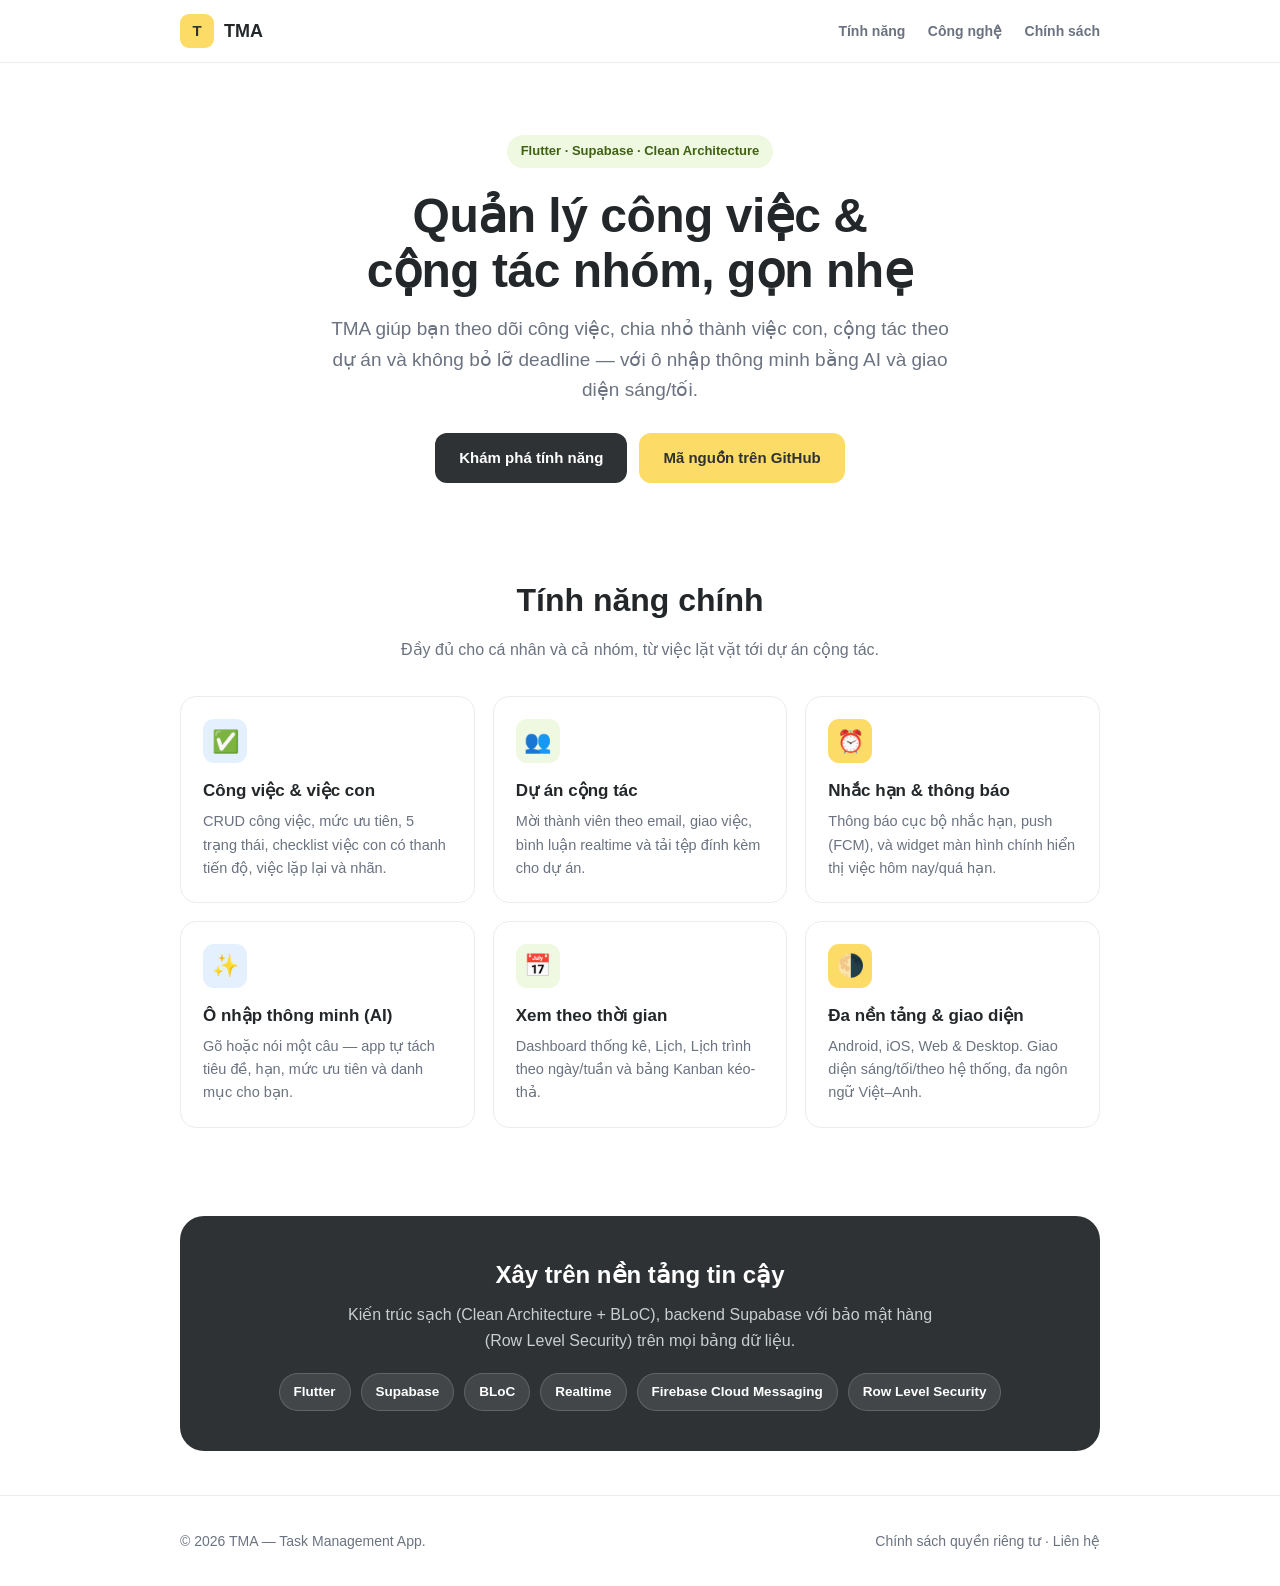
==== index.html @ 74623900 "feat: landing giới thiệu app + chính sách quyền riêng tư (GitHub Pages) Co-Authored-By: Claude Opus " ====
<!DOCTYPE html>
<html lang="vi">
<head>
  <meta charset="UTF-8" />
  <meta name="viewport" content="width=device-width, initial-scale=1.0" />
  <title>TMA — Ứng dụng quản lý công việc & cộng tác nhóm</title>
  <meta name="description" content="TMA là ứng dụng quản lý công việc và cộng tác nhóm: việc con, dự án, nhắc hạn, ô nhập thông minh (AI), đa nền tảng — xây bằng Flutter + Supabase." />
  <meta property="og:title" content="TMA — Task Management App" />
  <meta property="og:description" content="Quản lý công việc & cộng tác nhóm, nhắc hạn, AI nhập nhanh, đa nền tảng." />
  <meta property="og:type" content="website" />
  <link rel="stylesheet" href="styles.css" />
</head>
<body>
  <nav class="nav">
    <div class="wrap">
      <a class="brand" href="index.html"><span class="logo">T</span> TMA</a>
      <div class="nav-links">
        <a href="#features">Tính năng</a>
        <a href="#tech">Công nghệ</a>
        <a href="privacy.html">Chính sách</a>
      </div>
    </div>
  </nav>

  <header class="hero">
    <div class="wrap">
      <span class="badge">Flutter · Supabase · Clean Architecture</span>
      <h1>Quản lý công việc &amp;<br />cộng tác nhóm, gọn nhẹ</h1>
      <p>TMA giúp bạn theo dõi công việc, chia nhỏ thành việc con, cộng tác theo dự án
         và không bỏ lỡ deadline — với ô nhập thông minh bằng AI và giao diện sáng/tối.</p>
      <div class="cta">
        <a class="btn btn-primary" href="#features">Khám phá tính năng</a>
        <a class="btn btn-ghost" href="https://github.com/mittohoa/tudu-project" target="_blank" rel="noopener">Mã nguồn trên GitHub</a>
      </div>
    </div>
  </header>

  <section id="features">
    <div class="wrap">
      <h2 class="section-title">Tính năng chính</h2>
      <p class="section-sub">Đầy đủ cho cá nhân và cả nhóm, từ việc lặt vặt tới dự án cộng tác.</p>
      <div class="grid">
        <div class="card"><div class="ic" style="background:var(--sky)">✅</div>
          <h3>Công việc &amp; việc con</h3>
          <p>CRUD công việc, mức ưu tiên, 5 trạng thái, checklist việc con có thanh tiến độ, việc lặp lại và nhãn.</p></div>
        <div class="card"><div class="ic" style="background:var(--mint)">👥</div>
          <h3>Dự án cộng tác</h3>
          <p>Mời thành viên theo email, giao việc, bình luận realtime và tải tệp đính kèm cho dự án.</p></div>
        <div class="card"><div class="ic" style="background:var(--yellow)">⏰</div>
          <h3>Nhắc hạn &amp; thông báo</h3>
          <p>Thông báo cục bộ nhắc hạn, push (FCM), và widget màn hình chính hiển thị việc hôm nay/quá hạn.</p></div>
        <div class="card"><div class="ic" style="background:var(--sky)">✨</div>
          <h3>Ô nhập thông minh (AI)</h3>
          <p>Gõ hoặc nói một câu — app tự tách tiêu đề, hạn, mức ưu tiên và danh mục cho bạn.</p></div>
        <div class="card"><div class="ic" style="background:var(--mint)">📅</div>
          <h3>Xem theo thời gian</h3>
          <p>Dashboard thống kê, Lịch, Lịch trình theo ngày/tuần và bảng Kanban kéo-thả.</p></div>
        <div class="card"><div class="ic" style="background:var(--yellow)">🌗</div>
          <h3>Đa nền tảng &amp; giao diện</h3>
          <p>Android, iOS, Web &amp; Desktop. Giao diện sáng/tối/theo hệ thống, đa ngôn ngữ Việt–Anh.</p></div>
      </div>
    </div>
  </section>

  <section id="tech">
    <div class="wrap">
      <div class="tech">
        <h2>Xây trên nền tảng tin cậy</h2>
        <p>Kiến trúc sạch (Clean Architecture + BLoC), backend Supabase với bảo mật hàng
           (Row Level Security) trên mọi bảng dữ liệu.</p>
        <div class="chips">
          <span class="chip">Flutter</span>
          <span class="chip">Supabase</span>
          <span class="chip">BLoC</span>
          <span class="chip">Realtime</span>
          <span class="chip">Firebase Cloud Messaging</span>
          <span class="chip">Row Level Security</span>
        </div>
      </div>
    </div>
  </section>

  <footer>
    <div class="wrap">
      <span>© 2026 TMA — Task Management App.</span>
      <span>
        <a href="privacy.html">Chính sách quyền riêng tư</a> ·
        <a href="mailto:ttqlcntt.dev1@hutech.edu.vn">Liên hệ</a>
      </span>
    </div>
  </footer>
</body>
</html>
---- styles.css ----
:root {
  --yellow: #FCDB66;
  --charcoal: #2E3234;
  --sky: #E4F0FE;
  --mint: #EFF8E0;
  --text: #23272A;
  --muted: #6B7280;
  --bg: #FFFFFF;
  --border: #ECECEC;
  --radius: 16px;
}

* { box-sizing: border-box; }

html { scroll-behavior: smooth; }

body {
  margin: 0;
  font-family: -apple-system, BlinkMacSystemFont, "Segoe UI", Roboto, "Helvetica Neue", Arial, sans-serif;
  color: var(--text);
  background: var(--bg);
  line-height: 1.6;
  -webkit-font-smoothing: antialiased;
}

a { color: inherit; }

.wrap { max-width: 960px; margin: 0 auto; padding: 0 20px; }

/* Nav */
.nav {
  position: sticky; top: 0; z-index: 10;
  background: rgba(255,255,255,.9);
  backdrop-filter: blur(8px);
  border-bottom: 1px solid var(--border);
}
.nav .wrap { display: flex; align-items: center; justify-content: space-between; height: 62px; }
.brand { display: flex; align-items: center; gap: 10px; font-weight: 800; font-size: 18px; text-decoration: none; }
.brand .logo {
  width: 34px; height: 34px; border-radius: 9px;
  background: var(--yellow); color: var(--charcoal);
  display: grid; place-items: center; font-weight: 900; font-size: 15px;
}
.nav-links a { text-decoration: none; color: var(--muted); font-weight: 600; font-size: 14px; margin-left: 18px; }
.nav-links a:hover { color: var(--text); }

/* Hero */
.hero { padding: 72px 0 48px; text-align: center; }
.hero .badge {
  display: inline-block; background: var(--mint); color: #3f6212;
  font-size: 13px; font-weight: 700; padding: 6px 14px; border-radius: 999px; margin-bottom: 20px;
}
.hero h1 { font-size: clamp(30px, 6vw, 48px); line-height: 1.15; margin: 0 0 16px; letter-spacing: -.5px; }
.hero p { font-size: clamp(16px, 2.4vw, 19px); color: var(--muted); max-width: 620px; margin: 0 auto 28px; }
.cta { display: inline-flex; gap: 12px; flex-wrap: wrap; justify-content: center; }
.btn {
  display: inline-block; padding: 13px 24px; border-radius: 12px; font-weight: 700; text-decoration: none;
  font-size: 15px; transition: transform .08s ease, box-shadow .2s ease;
}
.btn:active { transform: translateY(1px); }
.btn-primary { background: var(--charcoal); color: #fff; }
.btn-ghost { background: var(--yellow); color: var(--charcoal); }

/* Sections */
section { padding: 44px 0; }
.section-title { text-align: center; font-size: clamp(24px, 4vw, 32px); margin: 0 0 10px; }
.section-sub { text-align: center; color: var(--muted); margin: 0 auto 34px; max-width: 560px; }

/* Feature grid */
.grid { display: grid; grid-template-columns: repeat(auto-fit, minmax(240px, 1fr)); gap: 18px; }
.card {
  background: #fff; border: 1px solid var(--border); border-radius: var(--radius);
  padding: 22px; transition: box-shadow .2s ease, transform .2s ease;
}
.card:hover { box-shadow: 0 10px 30px rgba(0,0,0,.06); transform: translateY(-2px); }
.card .ic { width: 44px; height: 44px; border-radius: 11px; display: grid; place-items: center; font-size: 22px; margin-bottom: 14px; }
.card h3 { margin: 0 0 6px; font-size: 17px; }
.card p { margin: 0; color: var(--muted); font-size: 14.5px; }

/* Tech strip */
.tech { background: var(--charcoal); color: #fff; border-radius: 24px; padding: 40px 24px; text-align: center; }
.tech h2 { margin: 0 0 8px; color: #fff; }
.tech p { color: #c9ced1; max-width: 620px; margin: 0 auto 20px; }
.chips { display: flex; flex-wrap: wrap; gap: 10px; justify-content: center; }
.chip { background: rgba(255,255,255,.1); border: 1px solid rgba(255,255,255,.16); padding: 7px 14px; border-radius: 999px; font-size: 13.5px; font-weight: 600; }

/* Footer */
footer { border-top: 1px solid var(--border); padding: 34px 0; color: var(--muted); font-size: 14px; }
footer .wrap { display: flex; flex-wrap: wrap; gap: 12px; align-items: center; justify-content: space-between; }
footer a { color: var(--muted); text-decoration: none; }
footer a:hover { color: var(--text); text-decoration: underline; }

/* Legal / policy pages */
.legal { padding: 40px 0 60px; }
.legal h1 { font-size: clamp(26px, 5vw, 36px); margin: 0 0 6px; }
.legal .eff { color: var(--muted); margin: 0 0 28px; font-size: 14px; }
.legal h2 { font-size: 20px; margin: 32px 0 8px; }
.legal p, .legal li { color: #333; }
.legal ul { padding-left: 20px; }
.legal .note { background: var(--sky); border-radius: 12px; padding: 14px 16px; font-size: 14.5px; }
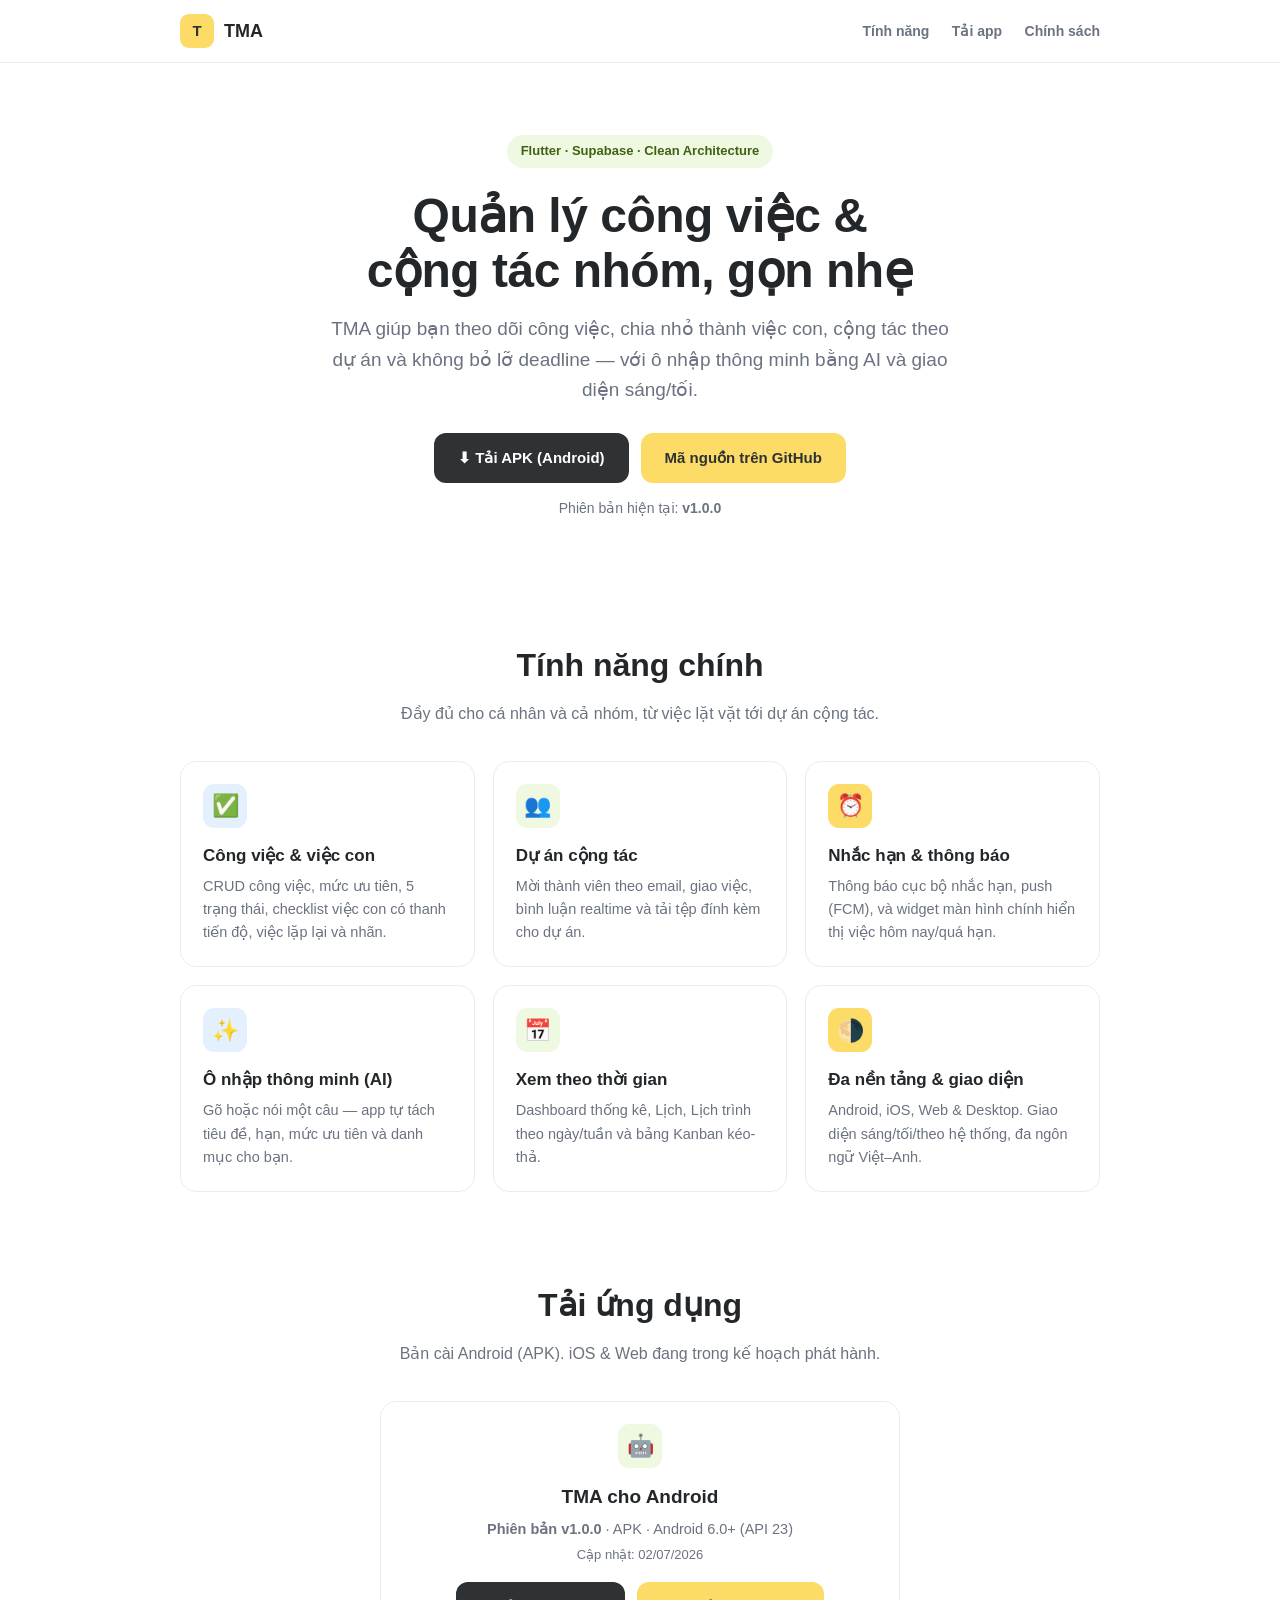
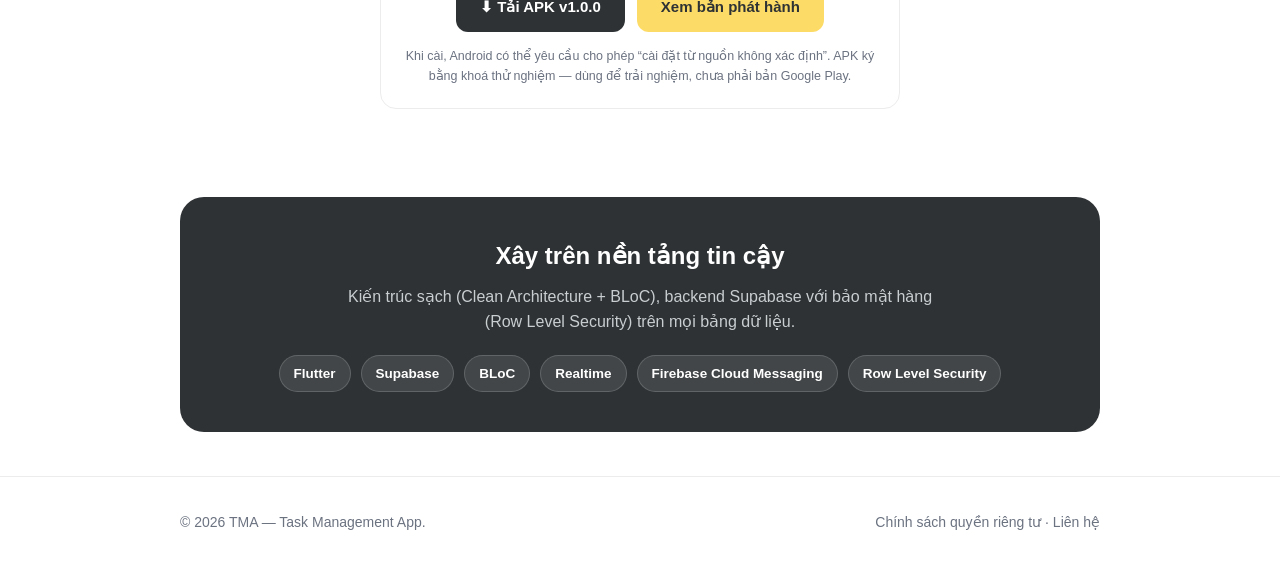
==== commit f1f888c5: "feat: mục tải APK v1.0.0 + link GitHub Release Co-Authored-By: Claude Opus 4.8 (1M context) <noreply" ====
--- a/index.html
+++ b/index.html
@@ -16,7 +16,7 @@
       <a class="brand" href="index.html"><span class="logo">T</span> TMA</a>
       <div class="nav-links">
         <a href="#features">Tính năng</a>
-        <a href="#tech">Công nghệ</a>
+        <a href="#download">Tải app</a>
         <a href="privacy.html">Chính sách</a>
       </div>
     </div>
@@ -29,9 +29,10 @@
       <p>TMA giúp bạn theo dõi công việc, chia nhỏ thành việc con, cộng tác theo dự án
          và không bỏ lỡ deadline — với ô nhập thông minh bằng AI và giao diện sáng/tối.</p>
       <div class="cta">
-        <a class="btn btn-primary" href="#features">Khám phá tính năng</a>
+        <a class="btn btn-primary" href="#download">⬇ Tải APK (Android)</a>
         <a class="btn btn-ghost" href="https://github.com/mittohoa/tudu-project" target="_blank" rel="noopener">Mã nguồn trên GitHub</a>
       </div>
+      <p style="margin-top:14px;font-size:14px;color:var(--muted)">Phiên bản hiện tại: <strong>v1.0.0</strong></p>
     </div>
   </header>
 
@@ -58,6 +59,27 @@
         <div class="card"><div class="ic" style="background:var(--yellow)">🌗</div>
           <h3>Đa nền tảng &amp; giao diện</h3>
           <p>Android, iOS, Web &amp; Desktop. Giao diện sáng/tối/theo hệ thống, đa ngôn ngữ Việt–Anh.</p></div>
+      </div>
+    </div>
+  </section>
+
+  <section id="download">
+    <div class="wrap">
+      <h2 class="section-title">Tải ứng dụng</h2>
+      <p class="section-sub">Bản cài Android (APK). iOS &amp; Web đang trong kế hoạch phát hành.</p>
+      <div class="card" style="max-width:520px;margin:0 auto;text-align:center">
+        <div class="ic" style="background:var(--mint);margin:0 auto 14px">🤖</div>
+        <h3 style="font-size:19px">TMA cho Android</h3>
+        <p style="margin:6px 0 4px"><strong>Phiên bản v1.0.0</strong> · APK · Android 6.0+ (API 23)</p>
+        <p style="font-size:13px">Cập nhật: 02/07/2026</p>
+        <div class="cta" style="margin-top:16px">
+          <a class="btn btn-primary" href="https://github.com/mittohoa/tudu-project/releases/download/v1.0.0/tudu-1.0.0.apk">⬇ Tải APK v1.0.0</a>
+          <a class="btn btn-ghost" href="https://github.com/mittohoa/tudu-project/releases/latest" target="_blank" rel="noopener">Xem bản phát hành</a>
+        </div>
+        <p style="font-size:12.5px;color:var(--muted);margin-top:14px">
+          Khi cài, Android có thể yêu cầu cho phép “cài đặt từ nguồn không xác định”.
+          APK ký bằng khoá thử nghiệm — dùng để trải nghiệm, chưa phải bản Google Play.
+        </p>
       </div>
     </div>
   </section>
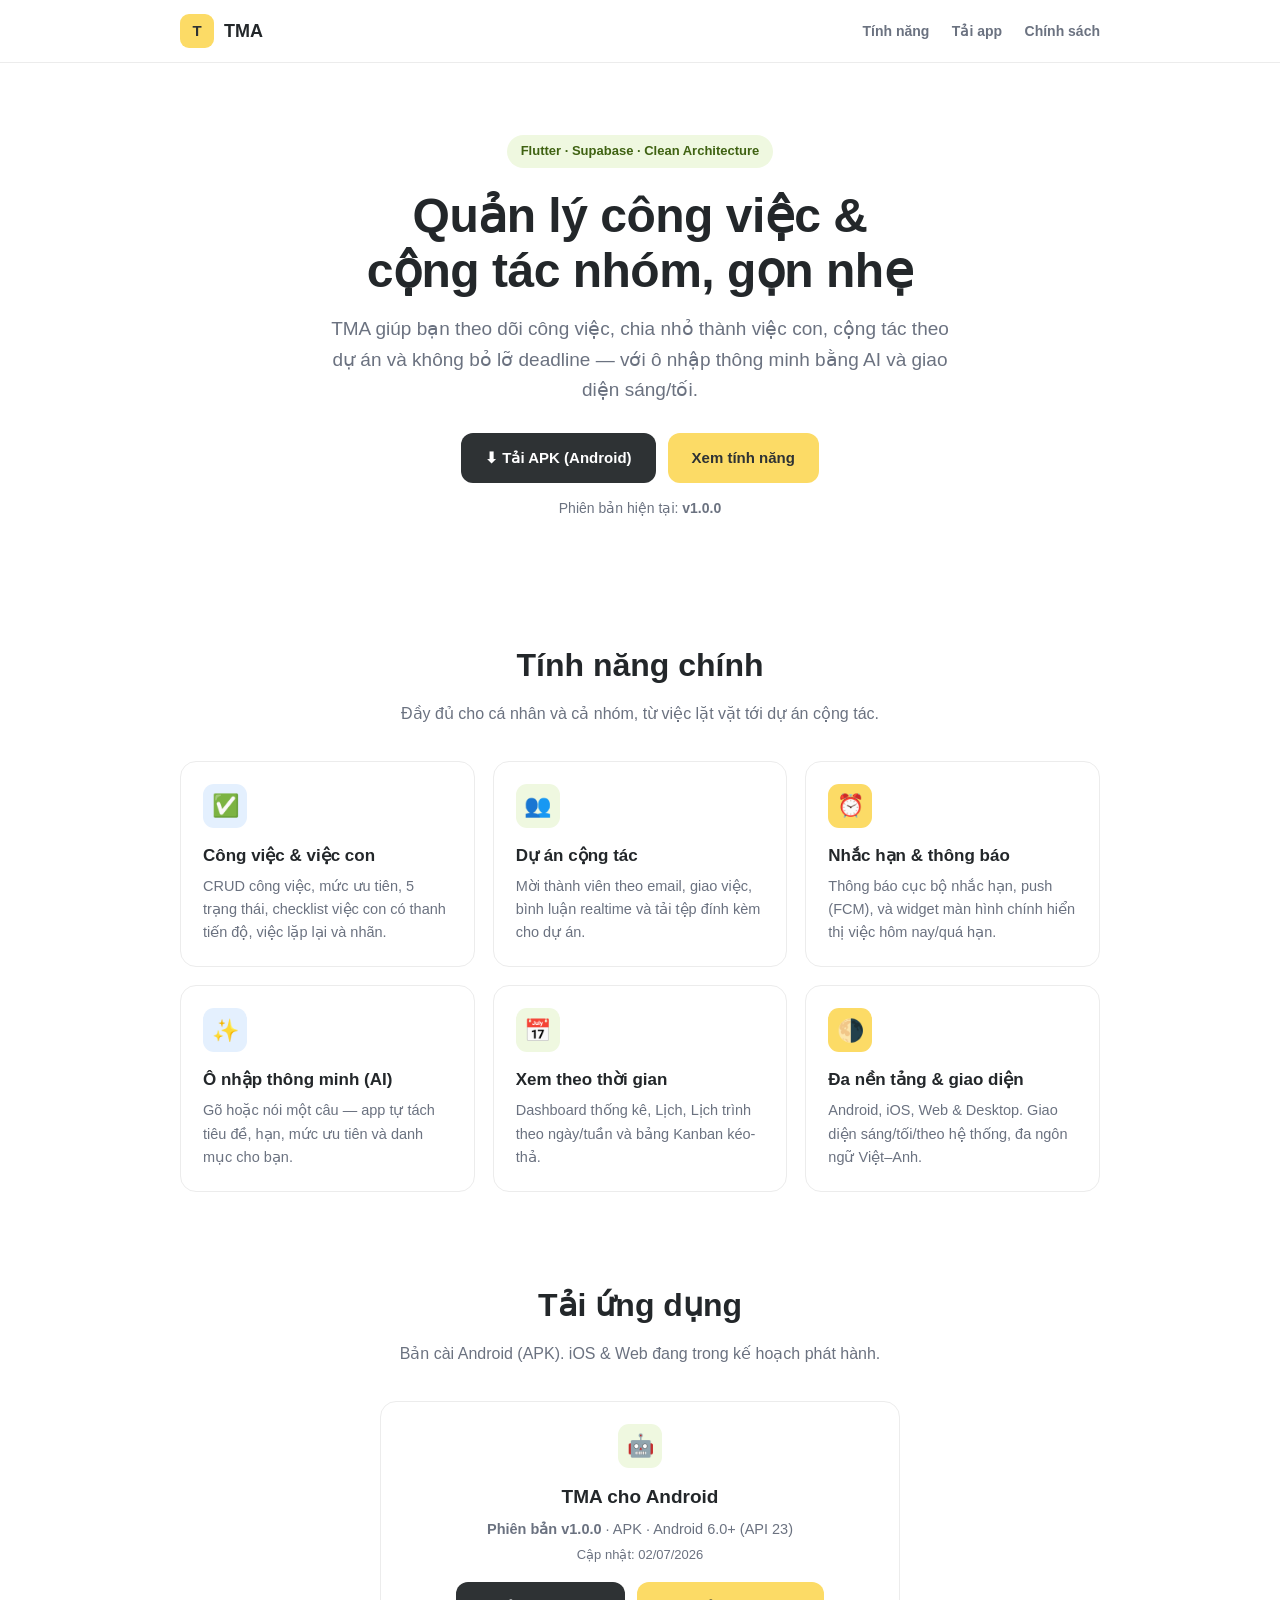
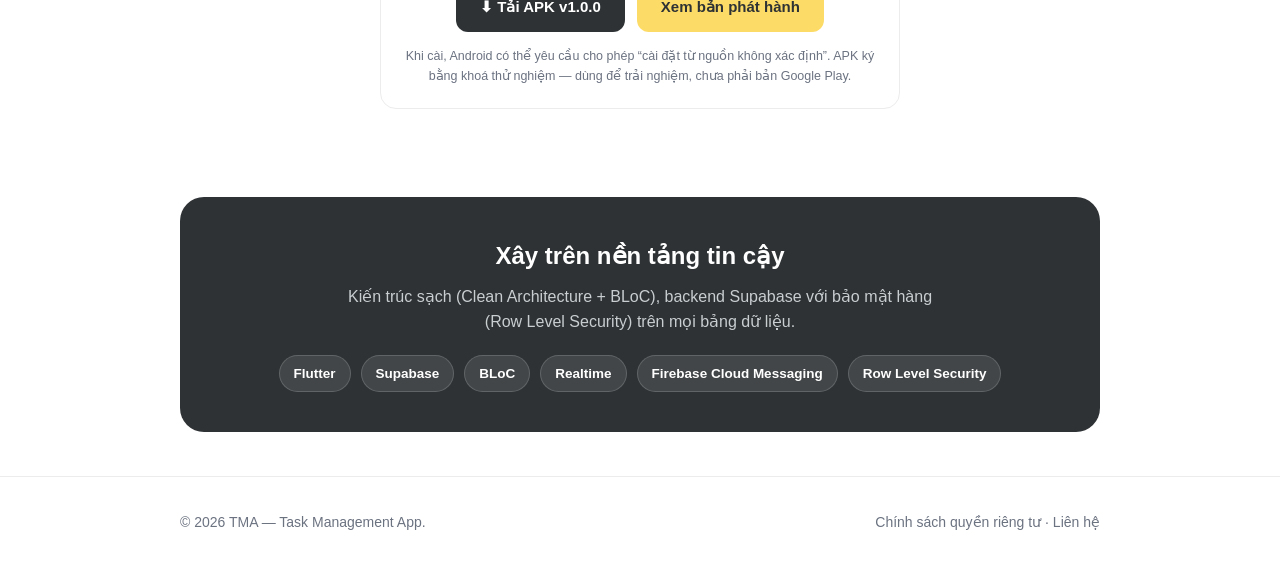
==== commit 9e55c09d: "fix: link tải APK trỏ release public tudu-app (tudu-project là private) Co-Authored-By: Claude Opus " ====
--- a/index.html
+++ b/index.html
@@ -30,7 +30,7 @@
          và không bỏ lỡ deadline — với ô nhập thông minh bằng AI và giao diện sáng/tối.</p>
       <div class="cta">
         <a class="btn btn-primary" href="#download">⬇ Tải APK (Android)</a>
-        <a class="btn btn-ghost" href="https://github.com/mittohoa/tudu-project" target="_blank" rel="noopener">Mã nguồn trên GitHub</a>
+        <a class="btn btn-ghost" href="#features">Xem tính năng</a>
       </div>
       <p style="margin-top:14px;font-size:14px;color:var(--muted)">Phiên bản hiện tại: <strong>v1.0.0</strong></p>
     </div>
@@ -73,8 +73,8 @@
         <p style="margin:6px 0 4px"><strong>Phiên bản v1.0.0</strong> · APK · Android 6.0+ (API 23)</p>
         <p style="font-size:13px">Cập nhật: 02/07/2026</p>
         <div class="cta" style="margin-top:16px">
-          <a class="btn btn-primary" href="https://github.com/mittohoa/tudu-project/releases/download/v1.0.0/tudu-1.0.0.apk">⬇ Tải APK v1.0.0</a>
-          <a class="btn btn-ghost" href="https://github.com/mittohoa/tudu-project/releases/latest" target="_blank" rel="noopener">Xem bản phát hành</a>
+          <a class="btn btn-primary" href="https://github.com/mittohoa/tudu-app/releases/download/v1.0.0/tudu-1.0.0.apk">⬇ Tải APK v1.0.0</a>
+          <a class="btn btn-ghost" href="https://github.com/mittohoa/tudu-app/releases/latest" target="_blank" rel="noopener">Xem bản phát hành</a>
         </div>
         <p style="font-size:12.5px;color:var(--muted);margin-top:14px">
           Khi cài, Android có thể yêu cầu cho phép “cài đặt từ nguồn không xác định”.
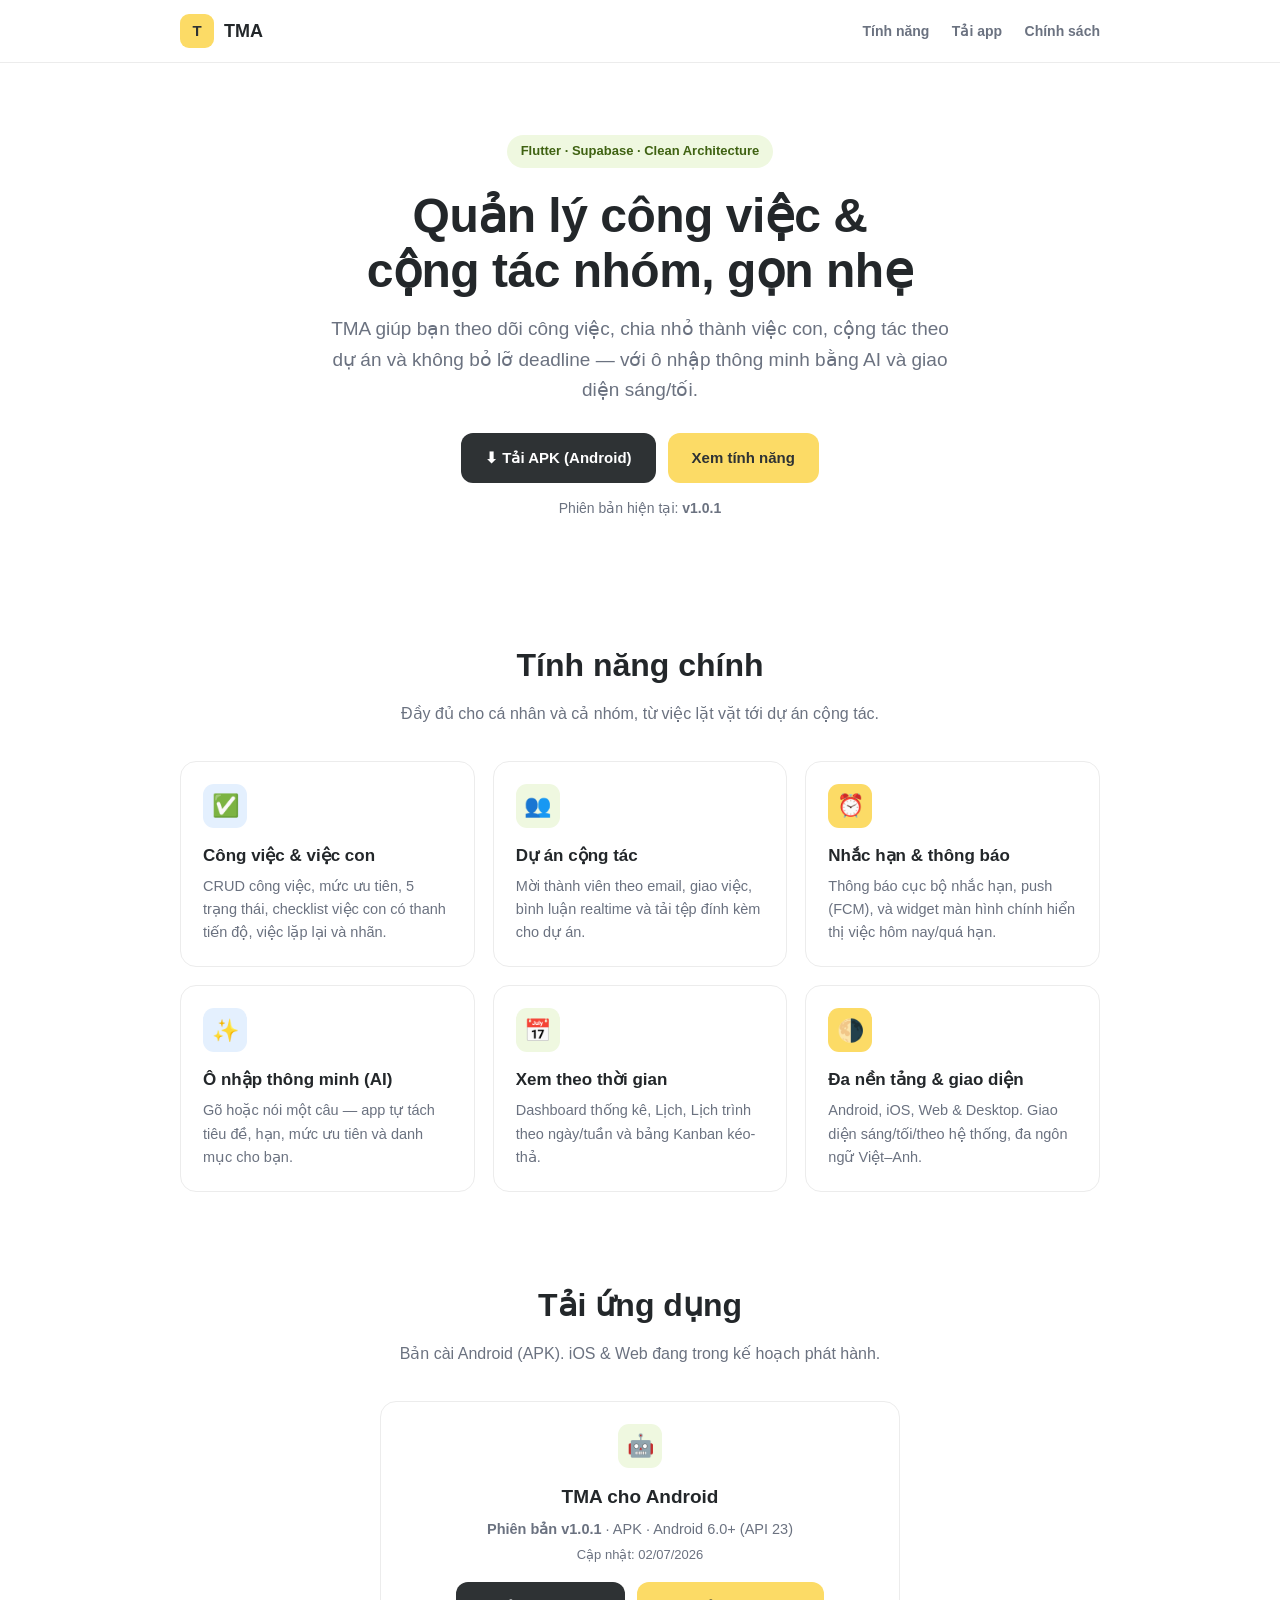
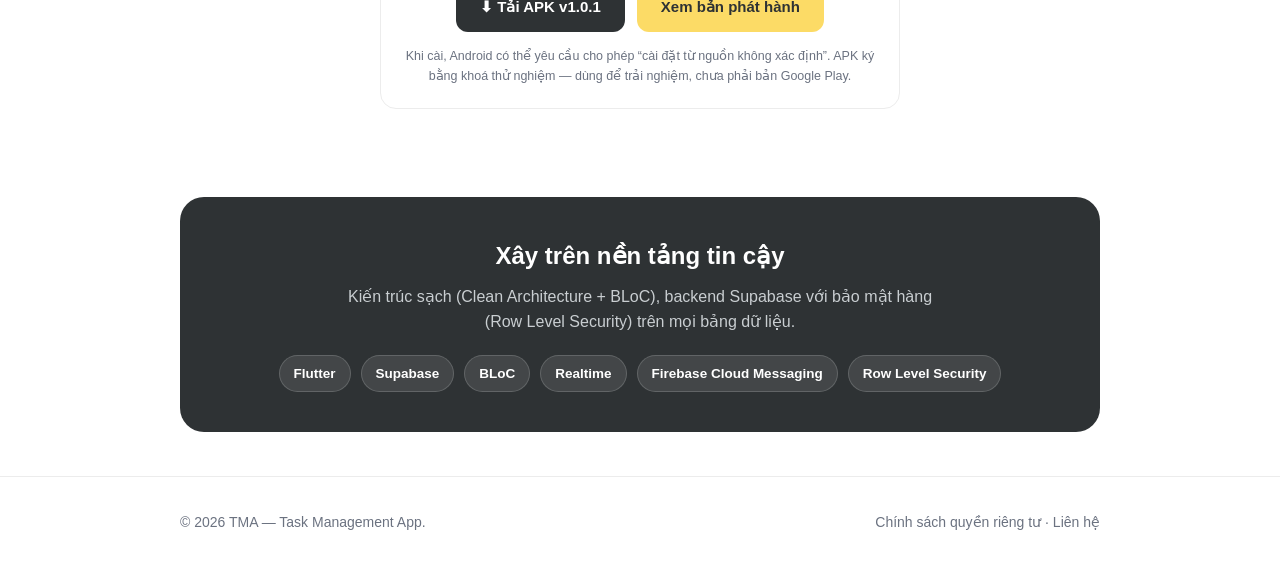
==== commit 496806af: "release: cập nhật landing lên v1.0.1 (FCM đã bật) Co-Authored-By: Claude Opus 4.8 (1M context) <nore" ====
--- a/index.html
+++ b/index.html
@@ -32,7 +32,7 @@
         <a class="btn btn-primary" href="#download">⬇ Tải APK (Android)</a>
         <a class="btn btn-ghost" href="#features">Xem tính năng</a>
       </div>
-      <p style="margin-top:14px;font-size:14px;color:var(--muted)">Phiên bản hiện tại: <strong>v1.0.0</strong></p>
+      <p style="margin-top:14px;font-size:14px;color:var(--muted)">Phiên bản hiện tại: <strong>v1.0.1</strong></p>
     </div>
   </header>
 
@@ -70,10 +70,10 @@
       <div class="card" style="max-width:520px;margin:0 auto;text-align:center">
         <div class="ic" style="background:var(--mint);margin:0 auto 14px">🤖</div>
         <h3 style="font-size:19px">TMA cho Android</h3>
-        <p style="margin:6px 0 4px"><strong>Phiên bản v1.0.0</strong> · APK · Android 6.0+ (API 23)</p>
+        <p style="margin:6px 0 4px"><strong>Phiên bản v1.0.1</strong> · APK · Android 6.0+ (API 23)</p>
         <p style="font-size:13px">Cập nhật: 02/07/2026</p>
         <div class="cta" style="margin-top:16px">
-          <a class="btn btn-primary" href="https://github.com/mittohoa/tudu-app/releases/download/v1.0.0/tudu-1.0.0.apk">⬇ Tải APK v1.0.0</a>
+          <a class="btn btn-primary" href="https://github.com/mittohoa/tudu-app/releases/download/v1.0.1/tudu-1.0.1.apk">⬇ Tải APK v1.0.1</a>
           <a class="btn btn-ghost" href="https://github.com/mittohoa/tudu-app/releases/latest" target="_blank" rel="noopener">Xem bản phát hành</a>
         </div>
         <p style="font-size:12.5px;color:var(--muted);margin-top:14px">
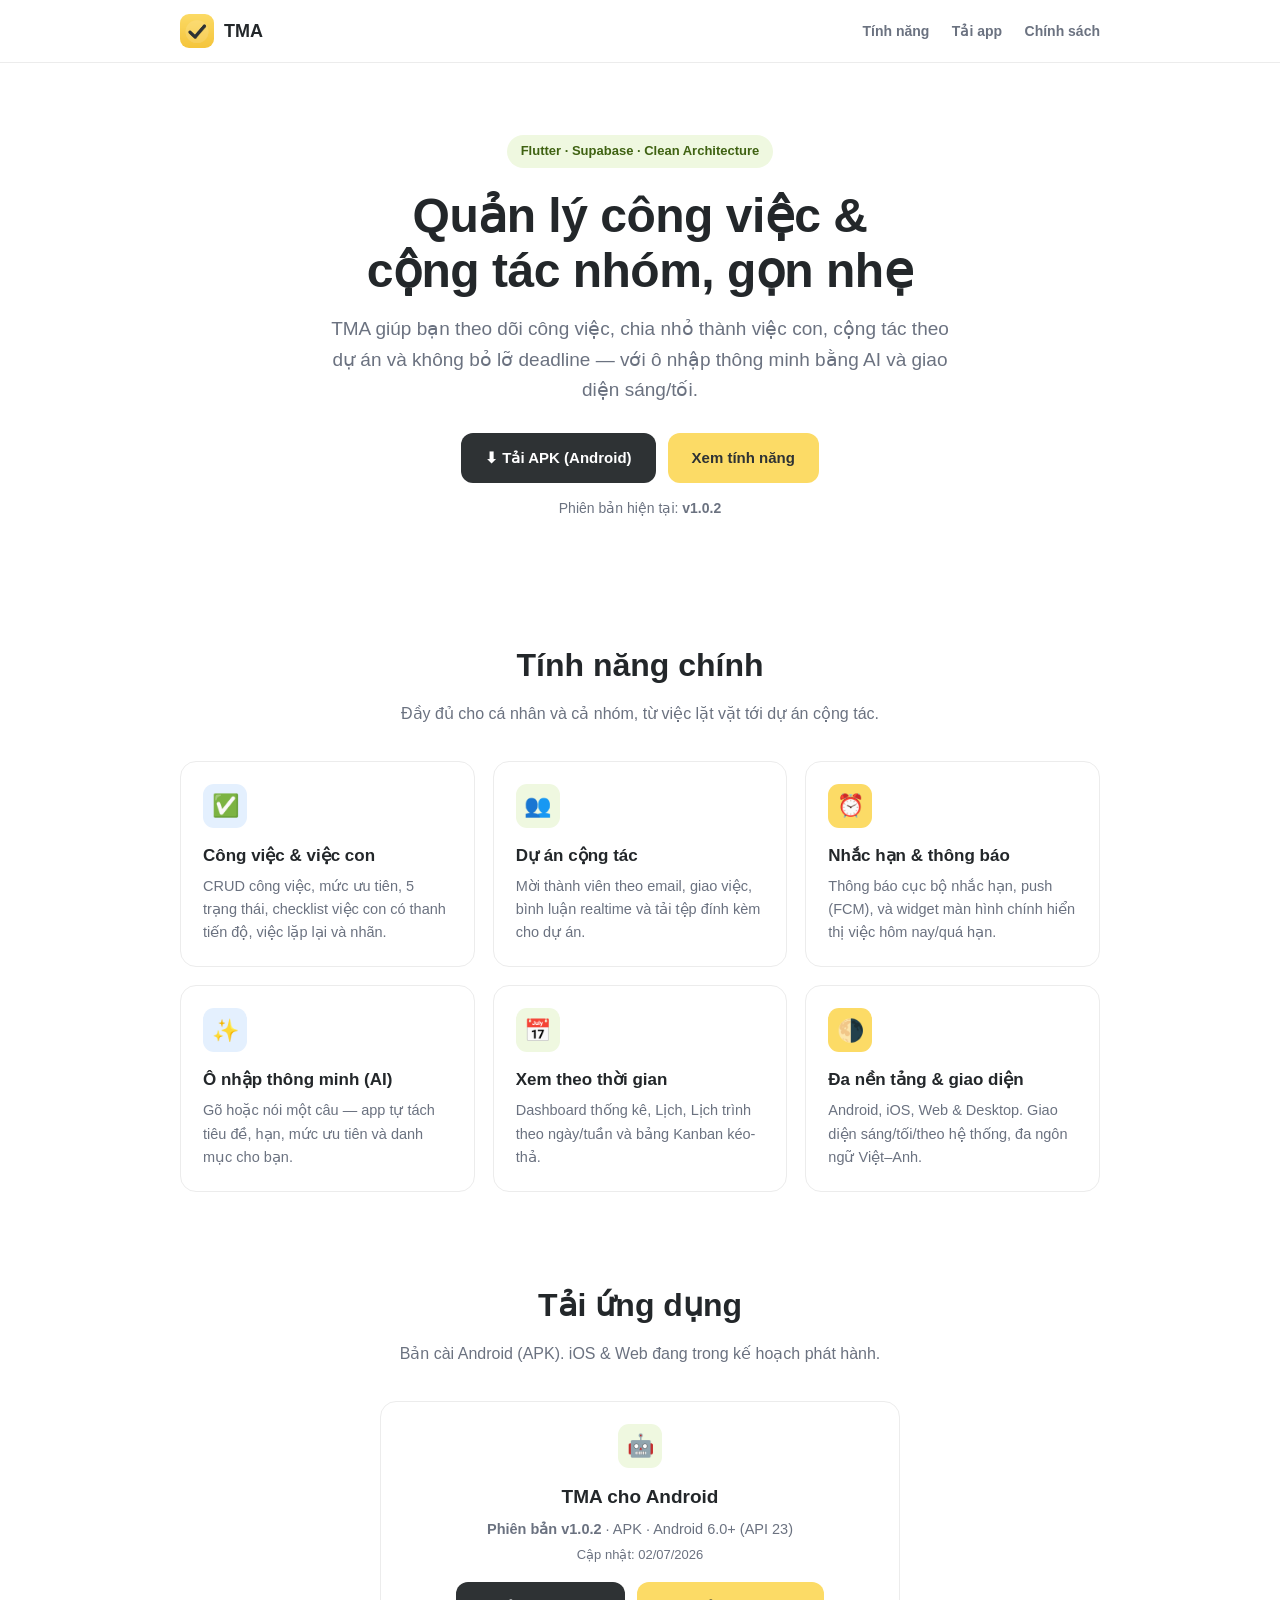
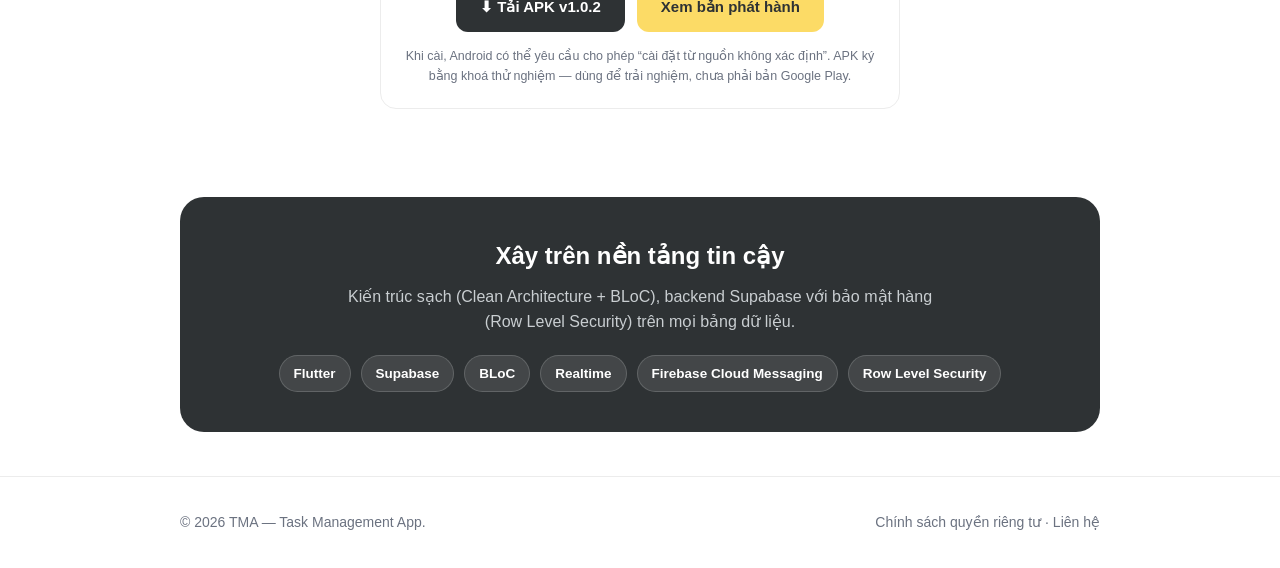
==== commit e4ed55ba: "release: v1.0.2 + icon mới (favicon/logo/og-image) Co-Authored-By: Claude Opus 4.8 (1M context) <nor" ====
--- a/index.html
+++ b/index.html
@@ -8,12 +8,15 @@
   <meta property="og:title" content="TMA — Task Management App" />
   <meta property="og:description" content="Quản lý công việc & cộng tác nhóm, nhắc hạn, AI nhập nhanh, đa nền tảng." />
   <meta property="og:type" content="website" />
+  <meta property="og:image" content="og-image.png" />
+  <link rel="icon" type="image/png" href="icon.png" />
+  <link rel="apple-touch-icon" href="icon.png" />
   <link rel="stylesheet" href="styles.css" />
 </head>
 <body>
   <nav class="nav">
     <div class="wrap">
-      <a class="brand" href="index.html"><span class="logo">T</span> TMA</a>
+      <a class="brand" href="index.html"><img class="logo" src="icon.png" alt="" width="34" height="34" /> TMA</a>
       <div class="nav-links">
         <a href="#features">Tính năng</a>
         <a href="#download">Tải app</a>
@@ -32,7 +35,7 @@
         <a class="btn btn-primary" href="#download">⬇ Tải APK (Android)</a>
         <a class="btn btn-ghost" href="#features">Xem tính năng</a>
       </div>
-      <p style="margin-top:14px;font-size:14px;color:var(--muted)">Phiên bản hiện tại: <strong>v1.0.1</strong></p>
+      <p style="margin-top:14px;font-size:14px;color:var(--muted)">Phiên bản hiện tại: <strong>v1.0.2</strong></p>
     </div>
   </header>
 
@@ -70,10 +73,10 @@
       <div class="card" style="max-width:520px;margin:0 auto;text-align:center">
         <div class="ic" style="background:var(--mint);margin:0 auto 14px">🤖</div>
         <h3 style="font-size:19px">TMA cho Android</h3>
-        <p style="margin:6px 0 4px"><strong>Phiên bản v1.0.1</strong> · APK · Android 6.0+ (API 23)</p>
+        <p style="margin:6px 0 4px"><strong>Phiên bản v1.0.2</strong> · APK · Android 6.0+ (API 23)</p>
         <p style="font-size:13px">Cập nhật: 02/07/2026</p>
         <div class="cta" style="margin-top:16px">
-          <a class="btn btn-primary" href="https://github.com/mittohoa/tudu-app/releases/download/v1.0.1/tudu-1.0.1.apk">⬇ Tải APK v1.0.1</a>
+          <a class="btn btn-primary" href="https://github.com/mittohoa/tudu-app/releases/download/v1.0.2/tudu-1.0.2.apk">⬇ Tải APK v1.0.2</a>
           <a class="btn btn-ghost" href="https://github.com/mittohoa/tudu-app/releases/latest" target="_blank" rel="noopener">Xem bản phát hành</a>
         </div>
         <p style="font-size:12.5px;color:var(--muted);margin-top:14px">
